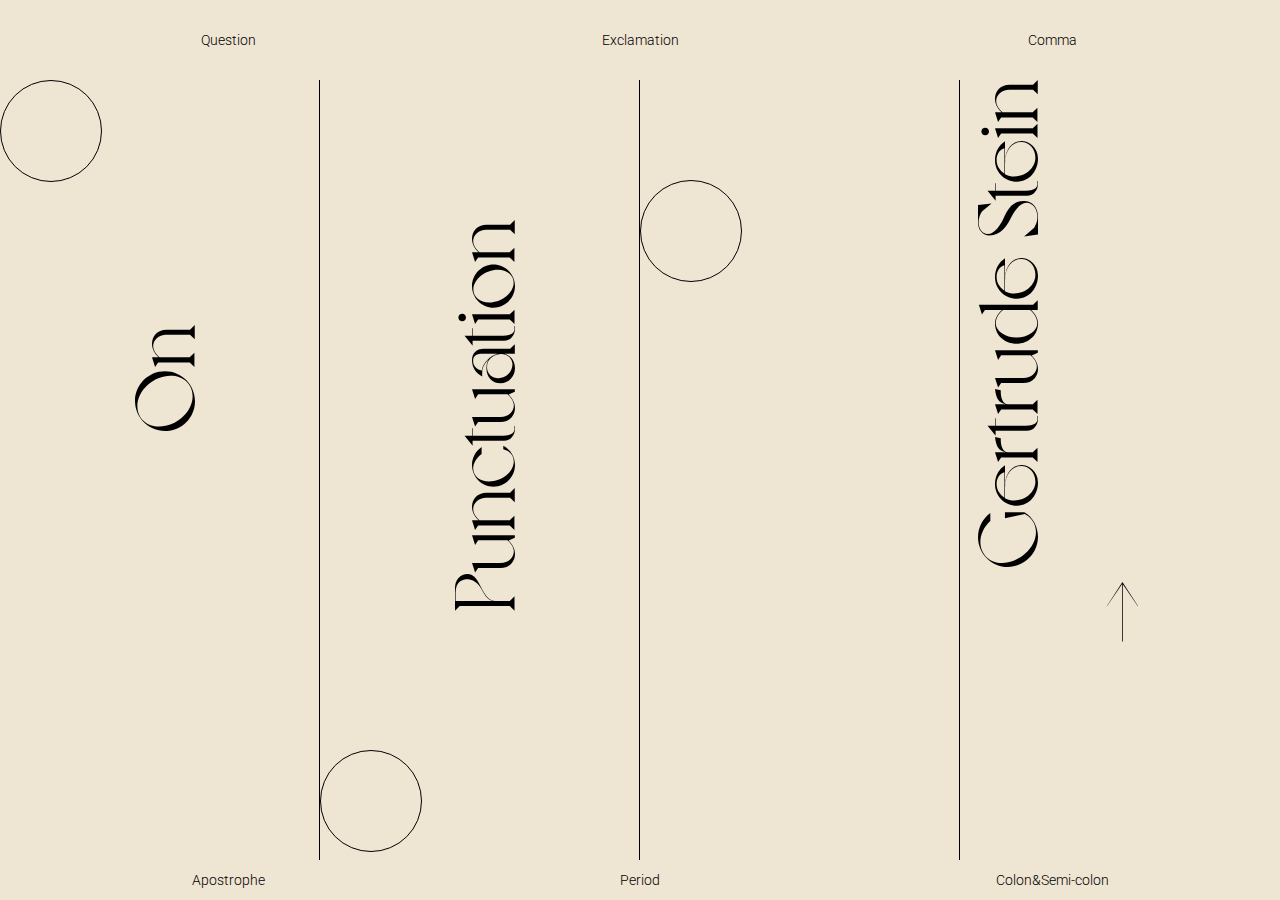
==== index.html @ a71db7da "mobile version created" ====
<!DOCTYPE html>
<html lang="en">
<head>
  <meta charset="UTF-8">
  <meta http-equiv="X-UA-Compatible" content="IE=edge">
  <meta name="viewport" content="width=device-width, user-scalable=no, initial-scale=1.0, maximum-scale=1.0, minimum-scale=1.0">
  <link rel="preconnect" href="https://fonts.gstatic.com">
  <link href="https://fonts.googleapis.com/css2?family=Roboto&display=swap" rel="stylesheet">
  <link rel="stylesheet" href="reset.css">
  <link rel="stylesheet" href="style.css">
  <title>Punctuation</title>
</head>
<body>
  <div class="wrapper">
    <!-- top navigation -->
    <div class="topnav">
      <div class="header-nav">
        <div class="navitem">
          <a href="#">Question</a>
        </div>
        <div class="navitem">
          <a href="#">Exclamation</a>
        </div>
        <div class="navitem">
          <a href="#">Comma</a>
        </div>
      </div>
    </div>
    <!-- top navigation end -->

    <div class="main">
      <div class="box">
        <h1><a href="./intro.html">On</a></h1>
      </div>
      <div class="box">
        <h1><a href="./intro.html">Punctuation</a></h1>
      </div>
      <div class="box"></div>
      <div class="box">
        <h1><a href="./intro.html">Gertrude Stein</a></h1>
      </div>
    </div>

    <!-- bottom navigation -->
    <div class="bottomnav">
      <div class="footer-nav">
        <div class="navitem">
          <a href="#">Apostrophe</a>
        </div>
        <div class="navitem">
          <a href="#">Period</a>
        </div>
        <div class="navitem">
          <a href="#">Colon&Semi-colon</a>
        </div>
      </div>
    </div>
    <!-- bottom navigation end -->
  </div>


  <!-- <script src="./script.js"></script> -->
</body>
</html>
---- style.css ----
@font-face {
  font-family: 'Voyage';
  src: url(./fonts/Voyage-Regular.otf),
    url(./fonts/Voyage-Bold.otf);
}

* {
  box-sizing: border-box;
}

html {
  /* 1rem = 10px */
  height: 100vh;
  font-size: 62.5%;
  font-family: Voyage, serif;
  color: #000;
  background: #EFE5D3;
}

body {
  font-size: 1.4rem;
  height: 100%;
  padding-top: 8rem;
  padding-bottom: 4rem;
}

a {
  color: #000;
}

.wrapper {
  position: relative;
  height: 100%;
}

.wrapper>.topnav {
  position: fixed;
  top: 0;
  width: 100%;
  background-color: #EFE5D3;
}

.wrapper>.bottomnav {
  position: fixed;
  bottom: 0;
  width: 100%;
  background-color: #EFE5D3;
}

.topnav>.header-nav,
.bottomnav>.footer-nav {
  display: flex;
  justify-content: space-between;
  margin-left: 2.2rem;
  margin-right: 2.2rem;
  font-size: 0;
}
.topnav .navitem,
.bottomnav .navitem {
  flex: 1;
  display: inline-block;
  height: 4rem;
  line-height: 4rem;
  font-family: Roboto, Arial, sans-serif;
  font-weight: 300;
  font-size: 1.4rem;
  text-align: center;
}
.topnav .navitem>a,
.bottomnav .navitem>a {
  border-bottom: 1px solid transparent;
}

.topnav>.header-nav {
  padding-top: 2rem;
  padding-bottom: 2rem;
}

/* main */
.main {
  width: 100%;
  min-height: 100%;
  display: flex;
  font-size: 8.5rem;
  font-weight: 400;
}

.main>.box {
  flex: 1;
  min-width: 25%;
  border-right: 1px solid #000;
}

.main>.box:last-child {
  border-right: none;
}

.main>.box:nth-child(1)::before {
  content: "";
  display: block;
  width: 10rem;
  height: 10rem;
  margin-bottom: 5rem;
  border: 1px solid #000;
  border-radius: 50%;
}

.main>.box>h1 {
  transform: rotate(-90deg);
}

.main>.box:nth-child(2)>h1 {
  margin-top: 33rem;
}

.main>.box:nth-child(2)::after {
  content: "";
  display: block;
  width: 10rem;
  height: 10rem;
  margin-top: 80%;
  border: 1px solid #000;
  border-radius: 50%;
}

.main>.box:nth-child(3)::before {
  content: "";
  display: block;
  width: 10rem;
  height: 10rem;
  margin-top: 10rem;
  border: 1px solid #000;
  border-radius: 50%;
}

.main>.box:nth-child(4)>h1 {
  transform: rotate(180deg);
  writing-mode: vertical-lr;
  writing-mode: tb-lr;
}

.main>.box:nth-child(4)::after {
  content: "→";
  display: block;
  text-align: center;
  transform: rotate(-90deg) translateY(-1.8rem);
}
/* main end */


/* content */
.content {
  position: relative;
  width: 100%;
  height: calc(100% - 10rem);
  min-height: calc(100% - 10rem);
  font-size: 5.4rem;
  font-weight: 400;
  line-height: 6.5rem;
  border-top: 1px solid #000;
}
.content>.text {
  height: 100%;
}
.content>.text>p {
  padding-left: 2rem;
  padding-right: 2rem;
  position: absolute;
  opacity: 0;
  transition-duration: 1s;
}

.control {
  display: flex;
  justify-content: space-between;
  padding-left: 2rem;
  padding-right: 2rem;
  height: 10rem;
  background-color: #EFE5D3;
  border-top: 1px solid #000;
  border-bottom: 1px solid #000;
}
.control .btn {
  width: 10rem;
  height: 10rem;
  border: 1px solid #000;
  border-radius: 50%;
  font-size: 5rem;
  font-weight: 700;
  text-align: center;
  line-height: 8rem;
}
.control .btn>a {
  display: block;
  height: 100%;
  border-radius: 50%;
}
.control .btn.prev {
  transform: rotate(180deg);
}
.control .mark {
  display: block;
  height: 100%;
  font-size: 9.6rem;
}
/* content end */

.txt-active {
  opacity: 1!important;
}

.nav-active {
  border-bottom-color: #000!important;
}
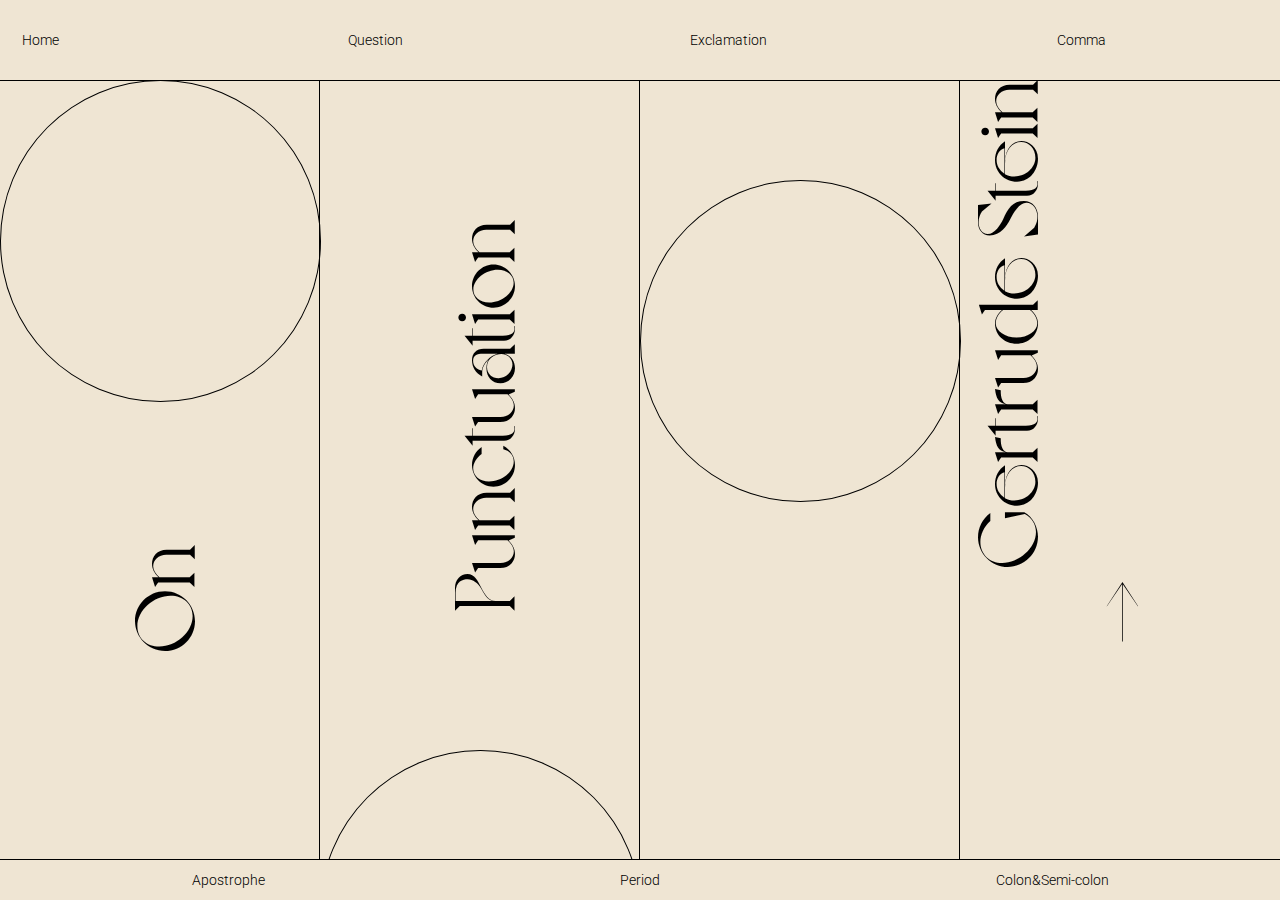
==== commit 022320a1: "revision" ====
--- a/index.html
+++ b/index.html
@@ -8,27 +8,52 @@
   <link href="https://fonts.googleapis.com/css2?family=Roboto&display=swap" rel="stylesheet">
   <link rel="stylesheet" href="reset.css">
   <link rel="stylesheet" href="style.css">
-  <title>Punctuation</title>
+  <title>On Punctuation</title>
 </head>
 <body>
   <div class="wrapper">
     <!-- top navigation -->
-    <div class="topnav">
+    <div class="topnav under">
       <div class="header-nav">
-        <div class="navitem">
-          <a href="#">Question</a>
+        <div class="home">
+          <a href="./index.html">Home</a>
         </div>
         <div class="navitem">
-          <a href="#">Exclamation</a>
+          <a href="./intro.html#p-question">Question</a>
         </div>
         <div class="navitem">
-          <a href="#">Comma</a>
+          <a href="./intro.html#p-exclamation">Exclamation</a>
+        </div>
+        <div class="navitem">
+          <a href="./intro.html#p-comma">Comma</a>
+        </div>
+        <div class="navitem isDisplay2">
+          <a href="./intro.html#p-apostrophe">Apostrophe</a>
+        </div>
+        <div class="navitem isDisplay2">
+          <a href="./intro.html#p-period">Period</a>
+        </div>
+        <div class="navitem isDisplay2">
+          <a href="./intro.html#p-colon">Colon&Semi-colon</a>
         </div>
       </div>
     </div>
     <!-- top navigation end -->
 
-    <div class="main">
+    <div class="main isPC">
+      <div class="box">
+        <h1><a href="./intro.html">On</a></h1>
+      </div>
+      <div class="box">
+        <h1><a href="./intro.html">Punctuation</a></h1>
+      </div>
+      <div class="box"></div>
+      <div class="box">
+        <h1><a href="./intro.html">Gertrude Stein</a></h1>
+      </div>
+    </div>
+
+    <div class="main2 isMobile">
       <div class="box">
         <h1><a href="./intro.html">On</a></h1>
       </div>
@@ -42,16 +67,16 @@
     </div>
 
     <!-- bottom navigation -->
-    <div class="bottomnav">
+    <div class="bottomnav isDisplay">
       <div class="footer-nav">
         <div class="navitem">
-          <a href="#">Apostrophe</a>
+          <a href="./intro.html">Apostrophe</a>
         </div>
         <div class="navitem">
-          <a href="#">Period</a>
+          <a href="./intro.html">Period</a>
         </div>
         <div class="navitem">
-          <a href="#">Colon&Semi-colon</a>
+          <a href="./intro.html">Colon&Semi-colon</a>
         </div>
       </div>
     </div>
--- a/style.css
+++ b/style.css
@@ -3,14 +3,18 @@
   src: url(./fonts/Voyage-Regular.otf),
     url(./fonts/Voyage-Bold.otf);
 }
+::-webkit-scrollbar { width: 0 !important }
 
 * {
   box-sizing: border-box;
+  -ms-overflow-style: none;
+  overflow: -moz-scrollbars-none;
 }
 
 html {
   /* 1rem = 10px */
-  height: 100vh;
+  height: 100%;
+  min-height: 100vh;
   font-size: 62.5%;
   font-family: Voyage, serif;
   color: #000;
@@ -20,6 +24,7 @@
 body {
   font-size: 1.4rem;
   height: 100%;
+  min-height: 100%;
   padding-top: 8rem;
   padding-bottom: 4rem;
 }
@@ -31,6 +36,7 @@
 .wrapper {
   position: relative;
   height: 100%;
+  overflow-y: scroll;
 }
 
 .wrapper>.topnav {
@@ -38,6 +44,12 @@
   top: 0;
   width: 100%;
   background-color: #EFE5D3;
+  /* border-bottom: 1px solid; */
+  z-index: 1000;
+}
+
+.wrapper>.topnav.under {
+  border-bottom: 1px solid;
 }
 
 .wrapper>.bottomnav {
@@ -45,6 +57,8 @@
   bottom: 0;
   width: 100%;
   background-color: #EFE5D3;
+  border-top: 1px solid #000;
+  z-index: 1000;
 }
 
 .topnav>.header-nav,
@@ -54,6 +68,17 @@
   margin-left: 2.2rem;
   margin-right: 2.2rem;
   font-size: 0;
+}
+.topnav>.header-nav .home {
+  flex: 0.5;
+  /* display: inline-block; */
+  display: flex;
+  height: 4rem;
+  line-height: 4rem;
+  font-family: Roboto, Arial, sans-serif;
+  font-weight: 300;
+  font-size: 1.4rem;
+  text-align: center;
 }
 .topnav .navitem,
 .bottomnav .navitem {
@@ -66,10 +91,15 @@
   font-size: 1.4rem;
   text-align: center;
 }
-.topnav .navitem>a,
+
+.navitem>a {
+  border-bottom: 1px solid transparent;
+}
+
+/* .topnav .navitem>a,
 .bottomnav .navitem>a {
   border-bottom: 1px solid transparent;
-}
+} */
 
 .topnav>.header-nav {
   padding-top: 2rem;
@@ -98,8 +128,8 @@
 .main>.box:nth-child(1)::before {
   content: "";
   display: block;
-  width: 10rem;
-  height: 10rem;
+  width: 100%;
+  height: 25vw;
   margin-bottom: 5rem;
   border: 1px solid #000;
   border-radius: 50%;
@@ -116,8 +146,8 @@
 .main>.box:nth-child(2)::after {
   content: "";
   display: block;
-  width: 10rem;
-  height: 10rem;
+  width: 100%;
+  height: 25vw;
   margin-top: 80%;
   border: 1px solid #000;
   border-radius: 50%;
@@ -126,8 +156,8 @@
 .main>.box:nth-child(3)::before {
   content: "";
   display: block;
-  width: 10rem;
-  height: 10rem;
+  width: 100%;
+  height: 25vw;
   margin-top: 10rem;
   border: 1px solid #000;
   border-radius: 50%;
@@ -163,14 +193,23 @@
   height: 100%;
 }
 .content>.text>p {
+  overflow-y: scroll;
+  height: auto;
+  max-height: 100%;
   padding-left: 2rem;
   padding-right: 2rem;
   position: absolute;
+  height: 0;
   opacity: 0;
-  transition-duration: 1s;
+  /* transition: all 1s linear; */
+  transition: height 300ms linear, opacity 2s 300ms linear;
+  /* display: none; */
 }
 
 .control {
+  position: fixed;
+  bottom: 4rem;
+  width: 100%;
   display: flex;
   justify-content: space-between;
   padding-left: 2rem;
@@ -178,7 +217,6 @@
   height: 10rem;
   background-color: #EFE5D3;
   border-top: 1px solid #000;
-  border-bottom: 1px solid #000;
 }
 .control .btn {
   width: 10rem;
@@ -205,10 +243,207 @@
 }
 /* content end */
 
+/* text & nav active */
 .txt-active {
   opacity: 1!important;
+  height: 100%!important;
+  /* display: block!important; */
 }
 
 .nav-active {
-  border-bottom-color: #000!important;
-}+  border-bottom: 1px solid #000!important;
+  /* border-top: 1px solid #ff4200!important; */
+}
+
+p>span.highlight {
+  color: #b9927c!important;
+}
+
+.isDisplay2 {
+  display: none!important;
+}
+
+.isMobile {
+  display: none;
+}
+/* active end */
+
+/* media query */
+/* @media only screen and (max-width: 600px) {
+  body {
+    background-color: lightblue;
+  }
+} */
+@media only screen and (min-width: 1440px) and (max-width: 1920px) {
+  html {
+    font-size: 100%;
+  }
+  body {
+    padding-top: 6rem;
+    padding-bottom: 0;
+    border-bottom: 1px solid #000;
+  }
+  .topnav>.header-nav {
+    margin: 0 2.2rem;
+    padding-bottom: 0;
+    background-color: #EFE5D3;
+    /* border-bottom: 1px solid #000; */
+  }
+  .navitem>a {
+    display: inline-block;
+    padding: 0 1rem;
+    border-bottom: 1px solid transparent;
+  }
+  .isDisplay {
+    display: none!important;
+  }
+  .isDisplay2 {
+    display: block!important;
+  }
+  .isDisplay2>a {
+    border: 1px solid #000;
+    border-bottom: 0;
+  }
+  .isPC {
+    display: none;
+  }
+  .isMobile {
+    display: block;
+  }
+  .main2 {
+    display: flex;
+    justify-content: center;
+    flex-direction: column;
+    height: calc(100% - 6rem);
+    min-height: 51rem;
+    margin-left: 2rem;
+    margin-right: 2rem;
+    font-size: 9rem;
+  }
+  .main2>.box {
+    flex: 1;
+    border-bottom: 1px solid #000;
+    overflow: hidden;
+  }
+  .main2>.box>h1 {
+    float: right;
+    height: 100%;
+    line-height: 1.8;
+  }
+  .main2>.box:nth-child(1)::before {
+    content: "";
+    float: right;
+    display: block;
+    width: 12.125rem;
+    height: 100%;
+    margin-left: 4.5rem;
+    border-radius: 50%;
+    border: 1px solid #000;
+    transition: all .5s;
+  }
+  .main2>.box:nth-child(1):hover::before {
+    background-color: #000;
+  }
+  .main2>.box:nth-child(1)::after {
+    content: "→";
+    float: right;
+    transform: rotate(45deg) translateY(20%) translateX(-8%);
+  }
+  .main2>.box:nth-child(3)::before {
+    content: "";
+    float: right;
+    display: block;
+    width: 12.125rem;
+    height: 100%;
+    margin-right: 5.5rem;
+    border-radius: 50%;
+    border: 1px solid #000;
+    transition: all .5s;
+  }
+  .main2>.box:nth-child(3):hover::before {
+    background-color: #000;
+  }
+  .main2>.box:nth-child(3)::after {
+    content: "→";
+    float: right;
+    transform: rotate(90deg) translateY(20%) translateX(20%);
+  }
+  .main2>.box:nth-child(4)::after {
+    content: "";
+    float: right;
+    display: block;
+    width: 12.125rem;
+    height: 100%;
+    margin-right: 5.5rem;
+    border-radius: 50%;
+    border: 1px solid #000;
+    transition: all .5s;
+  }
+
+  .main2>.box:nth-child(4):hover::after {
+    background-color: #000;
+  }
+
+  .content {
+    width: 75%;
+    height: 100%;
+    max-height: 100%;
+    overflow-y: auto;
+    margin-left: calc(25% - 2rem);
+    margin-right: 2rem;
+    min-height: 51rem;
+    font-size: 6.25rem;
+    line-height: 1.2;
+  }
+  .content>.text>p {
+    padding-left: 6rem;
+    padding-right: 0;
+  }
+  .control.isMobile {
+    position: absolute;
+    top: 0;
+    left: 0;
+    width: 25%;
+    height: 100%;
+    min-height: 51rem;
+    margin-left: 2rem;
+    padding: 0;
+    border-right: 1px solid #000;
+    display: flex;
+    flex-direction: column;
+    align-items: center;
+  }
+  .control.isMobile>.mark {
+    width: 100%;
+    display: flex;
+    justify-content: center;
+    align-items: center;
+    flex: 1;
+    border-bottom: 1px solid #000;
+    font-size: 18rem;
+  }
+  .control.isMobile>.btns {
+    flex: 1;
+    display: flex;
+    flex-direction: column;
+    justify-content: center;
+  }
+  .control.isMobile>.btns>.btn {
+    position: relative;
+    width: 15rem;
+    height: 15rem;
+    font-size: 6.25rem;
+  }
+  .control.isMobile>.btns>.btn:nth-child(1) {
+    transform: rotate(-90deg);
+  }
+  .control.isMobile>.btns>.btn:nth-child(2) {
+    transform: rotate(90deg);
+  }
+  .control.isMobile>.btns>.btn:nth-child(1)>a {
+    transform: translateY(12%);
+  }
+  .control.isMobile>.btns>.btn:nth-child(2)>a {
+    transform: translateY(12%);
+  }
+}
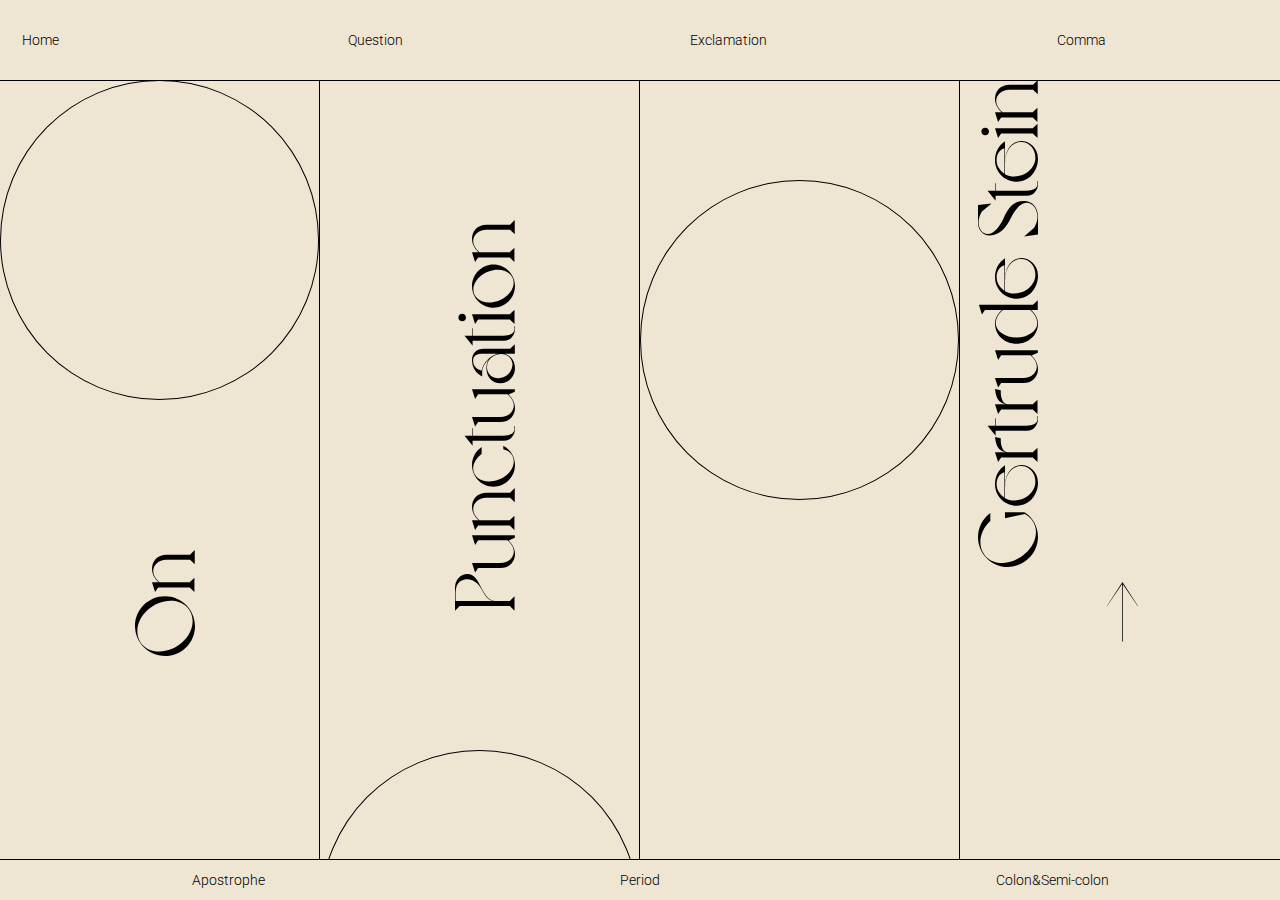
==== commit 7ec97489: "revised" ====
--- a/index.html
+++ b/index.html
@@ -19,50 +19,60 @@
           <a href="./index.html">Home</a>
         </div>
         <div class="navitem">
-          <a href="./intro.html#p-question">Question</a>
+          <a href="./pages/question.html">Question</a>
         </div>
         <div class="navitem">
-          <a href="./intro.html#p-exclamation">Exclamation</a>
+          <a href="./pages/exclamation.html">Exclamation</a>
         </div>
         <div class="navitem">
-          <a href="./intro.html#p-comma">Comma</a>
+          <a href="./pages/comma.html">Comma</a>
         </div>
         <div class="navitem isDisplay2">
-          <a href="./intro.html#p-apostrophe">Apostrophe</a>
+          <a href="./pages/apostrophe.html">Apostrophe</a>
         </div>
         <div class="navitem isDisplay2">
-          <a href="./intro.html#p-period">Period</a>
+          <a href="./pages/period.html">Period</a>
         </div>
         <div class="navitem isDisplay2">
-          <a href="./intro.html#p-colon">Colon&Semi-colon</a>
+          <a href="./pages/colon.html">Colon&Semi-colon</a>
         </div>
       </div>
     </div>
     <!-- top navigation end -->
 
+    <!-- mobile -->
     <div class="main isPC">
       <div class="box">
-        <h1><a href="./intro.html">On</a></h1>
+        <div class="circle-m circle1"></div>
+        <h1><a href="./pages/intro.html">On</a></h1>
       </div>
       <div class="box">
-        <h1><a href="./intro.html">Punctuation</a></h1>
+        <h1><a href="./pages/intro.html">Punctuation</a></h1>
+        <div class="circle-m circle2"></div>
       </div>
-      <div class="box"></div>
       <div class="box">
-        <h1><a href="./intro.html">Gertrude Stein</a></h1>
+        <div class="circle-m circle3"></div>
+      </div>
+      <div class="box">
+        <h1><a href="./pages/intro.html">Gertrude Stein</a></h1>
       </div>
     </div>
 
+    <!-- PC -->
     <div class="main2 isMobile">
       <div class="box">
-        <h1><a href="./intro.html">On</a></h1>
+        <div class="circle circle1"></div>
+        <h1><a href="./pages/intro.html">On</a></h1>
       </div>
       <div class="box">
-        <h1><a href="./intro.html">Punctuation</a></h1>
+        <h1><a href="./pages/intro.html">Punctuation</a></h1>
       </div>
-      <div class="box"></div>
       <div class="box">
-        <h1><a href="./intro.html">Gertrude Stein</a></h1>
+        <div class="circle circle2"></div>
+      </div>
+      <div class="box">
+        <h1><a href="./pages/intro.html">Gertrude Stein</a></h1>
+        <div class="circle circle3"></div>
       </div>
     </div>
 
@@ -70,13 +80,13 @@
     <div class="bottomnav isDisplay">
       <div class="footer-nav">
         <div class="navitem">
-          <a href="./intro.html">Apostrophe</a>
+          <a href="./pages/apostrophe.html">Apostrophe</a>
         </div>
         <div class="navitem">
-          <a href="./intro.html">Period</a>
+          <a href="./pages/period.html">Period</a>
         </div>
         <div class="navitem">
-          <a href="./intro.html">Colon&Semi-colon</a>
+          <a href="./pages/colon.html">Colon&Semi-colon</a>
         </div>
       </div>
     </div>
--- a/style.css
+++ b/style.css
@@ -3,6 +3,7 @@
   src: url(./fonts/Voyage-Regular.otf),
     url(./fonts/Voyage-Bold.otf);
 }
+
 ::-webkit-scrollbar { width: 0 !important }
 
 * {
@@ -39,19 +40,17 @@
   overflow-y: scroll;
 }
 
+/* topnav & bottomnav */
 .wrapper>.topnav {
   position: fixed;
   top: 0;
   width: 100%;
   background-color: #EFE5D3;
-  /* border-bottom: 1px solid; */
   z-index: 1000;
 }
-
 .wrapper>.topnav.under {
   border-bottom: 1px solid;
 }
-
 .wrapper>.bottomnav {
   position: fixed;
   bottom: 0;
@@ -60,7 +59,6 @@
   border-top: 1px solid #000;
   z-index: 1000;
 }
-
 .topnav>.header-nav,
 .bottomnav>.footer-nav {
   display: flex;
@@ -68,6 +66,10 @@
   margin-left: 2.2rem;
   margin-right: 2.2rem;
   font-size: 0;
+}
+.topnav>.header-nav {
+  padding-top: 2rem;
+  padding-bottom: 2rem;
 }
 .topnav>.header-nav .home {
   flex: 0.5;
@@ -91,22 +93,13 @@
   font-size: 1.4rem;
   text-align: center;
 }
-
 .navitem>a {
   border-bottom: 1px solid transparent;
 }
-
-/* .topnav .navitem>a,
-.bottomnav .navitem>a {
-  border-bottom: 1px solid transparent;
-} */
-
-.topnav>.header-nav {
-  padding-top: 2rem;
-  padding-bottom: 2rem;
-}
-
-/* main */
+/* topnav & bottomnav end */
+
+
+/* index main */
 .main {
   width: 100%;
   min-height: 100%;
@@ -125,15 +118,23 @@
   border-right: none;
 }
 
-.main>.box:nth-child(1)::before {
-  content: "";
-  display: block;
+/* circles */
+.main>.box>.circle-m {
+  display: inline-block;
   width: 100%;
   height: 25vw;
-  margin-bottom: 5rem;
   border: 1px solid #000;
   border-radius: 50%;
 }
+.main>.box>.circle1 {
+  margin-bottom: 5rem;
+}
+.main>.box>.circle2 {
+  margin-top: 80%;
+}
+.main>.box>.circle3 {
+  margin-top: 10rem;
+}
 
 .main>.box>h1 {
   transform: rotate(-90deg);
@@ -141,26 +142,6 @@
 
 .main>.box:nth-child(2)>h1 {
   margin-top: 33rem;
-}
-
-.main>.box:nth-child(2)::after {
-  content: "";
-  display: block;
-  width: 100%;
-  height: 25vw;
-  margin-top: 80%;
-  border: 1px solid #000;
-  border-radius: 50%;
-}
-
-.main>.box:nth-child(3)::before {
-  content: "";
-  display: block;
-  width: 100%;
-  height: 25vw;
-  margin-top: 10rem;
-  border: 1px solid #000;
-  border-radius: 50%;
 }
 
 .main>.box:nth-child(4)>h1 {
@@ -175,7 +156,7 @@
   text-align: center;
   transform: rotate(-90deg) translateY(-1.8rem);
 }
-/* main end */
+/* index main end */
 
 
 /* content */
@@ -199,13 +180,18 @@
   padding-left: 2rem;
   padding-right: 2rem;
   position: absolute;
-  height: 0;
   opacity: 0;
-  /* transition: all 1s linear; */
-  transition: height 300ms linear, opacity 2s 300ms linear;
-  /* display: none; */
-}
-
+  transition: opacity 2s linear;
+}
+
+.content>.text>p.question,
+.content>.text>p.exclamation,
+.content>.text>p.comma {
+  font-family: Roboto, Arial, sans-serif;
+}
+/* content end */
+
+/* control */
 .control {
   position: fixed;
   bottom: 4rem;
@@ -241,9 +227,9 @@
   height: 100%;
   font-size: 9.6rem;
 }
-/* content end */
-
-/* text & nav active */
+/* control end */
+
+/* active effect */
 .txt-active {
   opacity: 1!important;
   height: 100%!important;
@@ -269,11 +255,6 @@
 /* active end */
 
 /* media query */
-/* @media only screen and (max-width: 600px) {
-  body {
-    background-color: lightblue;
-  }
-} */
 @media only screen and (min-width: 1440px) and (max-width: 1920px) {
   html {
     font-size: 100%;
@@ -310,6 +291,8 @@
   .isMobile {
     display: block;
   }
+
+  /* index main2 */
   .main2 {
     display: flex;
     justify-content: center;
@@ -330,60 +313,46 @@
     height: 100%;
     line-height: 1.8;
   }
-  .main2>.box:nth-child(1)::before {
-    content: "";
-    float: right;
-    display: block;
+
+  /* circles */
+  .main2>.box>.circle {
+    display: inline-block;
     width: 12.125rem;
     height: 100%;
-    margin-left: 4.5rem;
     border-radius: 50%;
     border: 1px solid #000;
     transition: all .5s;
   }
-  .main2>.box:nth-child(1):hover::before {
+  .main2>.box>.circle1 {
+    float: right;
+    margin-left: 4.5rem;
+  }
+  .main2>.box>.circle2 {
+    float: right;
+    margin-right: 5.5rem;
+  }
+  .main2>.box>.circle3 {
+    float: right;
+    margin-right: 5.5rem;
+  }
+  .main2>.box>.circle:hover {
     background-color: #000;
   }
+
+  /* arrows */
   .main2>.box:nth-child(1)::after {
     content: "→";
     float: right;
     transform: rotate(45deg) translateY(20%) translateX(-8%);
   }
-  .main2>.box:nth-child(3)::before {
-    content: "";
-    float: right;
-    display: block;
-    width: 12.125rem;
-    height: 100%;
-    margin-right: 5.5rem;
-    border-radius: 50%;
-    border: 1px solid #000;
-    transition: all .5s;
-  }
-  .main2>.box:nth-child(3):hover::before {
-    background-color: #000;
-  }
   .main2>.box:nth-child(3)::after {
     content: "→";
     float: right;
     transform: rotate(90deg) translateY(20%) translateX(20%);
   }
-  .main2>.box:nth-child(4)::after {
-    content: "";
-    float: right;
-    display: block;
-    width: 12.125rem;
-    height: 100%;
-    margin-right: 5.5rem;
-    border-radius: 50%;
-    border: 1px solid #000;
-    transition: all .5s;
-  }
-
-  .main2>.box:nth-child(4):hover::after {
-    background-color: #000;
-  }
-
+  /* main2 end */
+
+  /* content */
   .content {
     width: 75%;
     height: 100%;
@@ -399,6 +368,9 @@
     padding-left: 6rem;
     padding-right: 0;
   }
+  /* content end */
+
+  /* control */
   .control.isMobile {
     position: absolute;
     top: 0;
@@ -447,3 +419,13 @@
     transform: translateY(12%);
   }
 }
+
+/* hover effect */
+.wrapper>.topnav>.header-nav>.isDisplay2>a:hover {
+  color: #fff;
+  background-color: #000;
+}
+
+.underline {
+  border-bottom: 1px solid #000!important;
+}